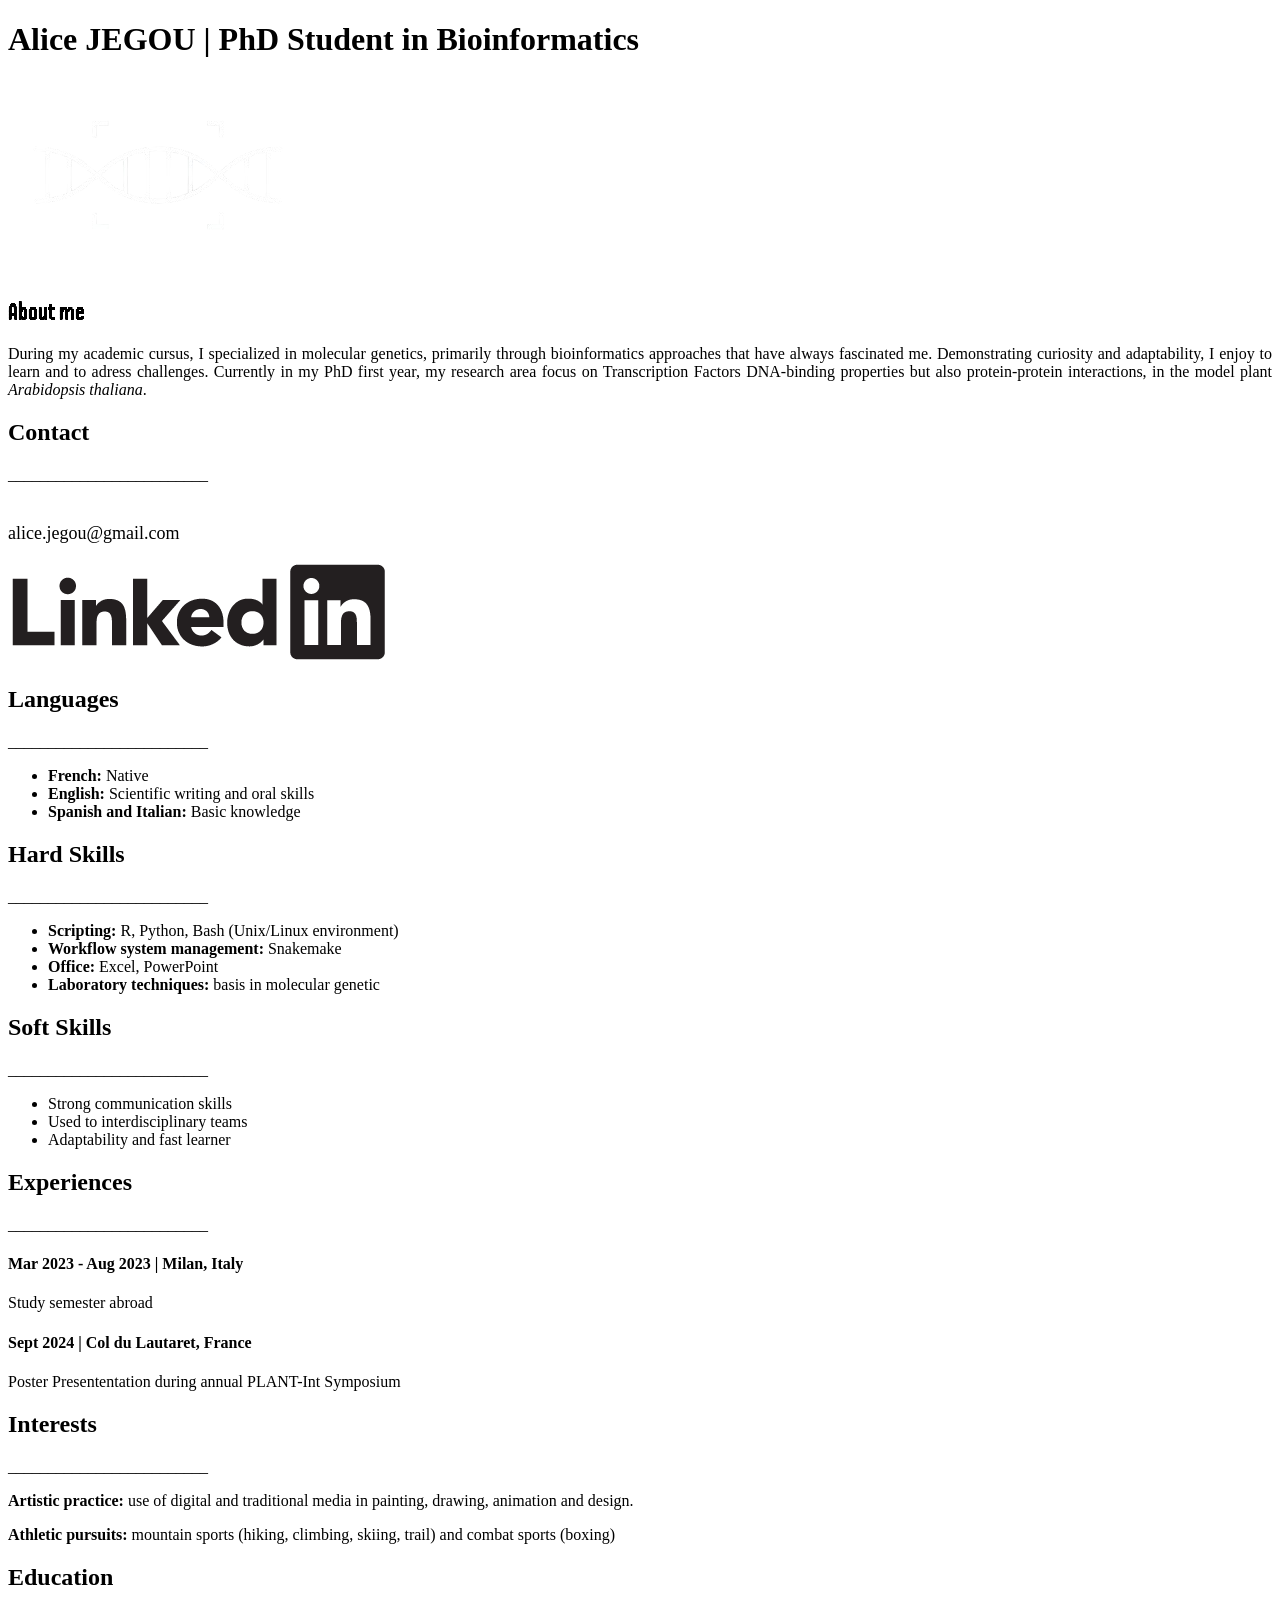
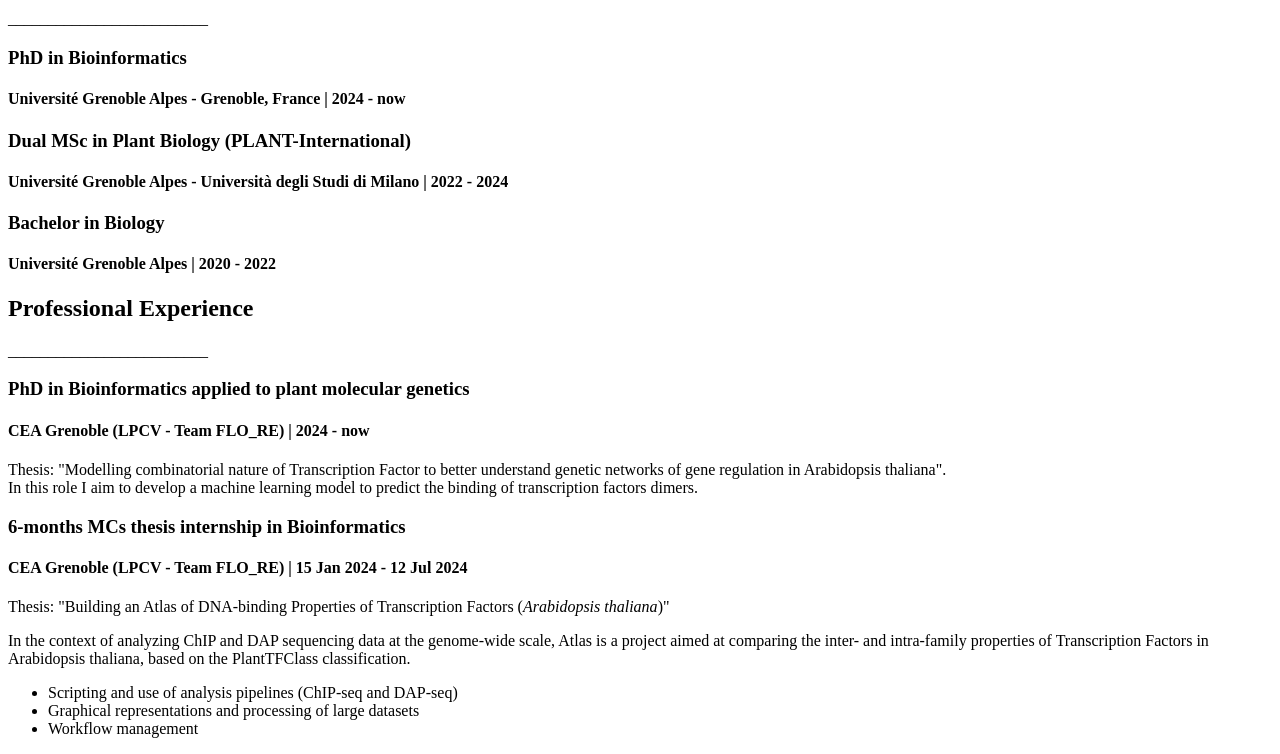
==== index.html @ 13ba3b44 "Adding initial files" ====
<!DOCTYPE html>
<html lang="en">
<head>
    <meta charset="UTF-8">
    <meta name="viewport" content="width=device-width, initial-scale=1.0">
    <title>Alice JEGOU Resume</title>
    <link rel="stylesheet" href="styles2.css">
    <link href="https://fonts.googleapis.com/css2?family=Handjet:wght@100..900&display=swap" rel="stylesheet">
    <link href="https://fonts.googleapis.com/css2?family=Lato:ital,wght@0,100;0,300;0,400;0,700;0,900;1,100;1,300;1,400;1,700;1,900&display=swap" rel="stylesheet">
</head>

<body>

    <header>
        <h1>Alice JEGOU | PhD Student in Bioinformatics</h1>
        <img src="images/dna-strand-focus-removebg-preview.png" alt="DNA icon" id="dna-icon">

        <section class="second-header">
            <div id="brief-description">
                <h2 style="font-family: 'Handjet', sans-serif;">About me</h2>
                <p align=justify style="margin-top: 5px;">During my academic cursus, I specialized in molecular genetics, primarily through bioinformatics approaches
                    that have always fascinated me. Demonstrating curiosity and adaptability, I enjoy to learn and to adress challenges. Currently in my PhD first year, my research area focus on Transcription Factors DNA-binding properties but also protein-protein interactions, in the model plant <i>Arabidopsis thaliana</i>.</p>
            </div>
        </section>
    </header>

    <section class="container">
        <div class="column" id="column-left">
            <h2>Contact</h2>
            <p class="separator">_________________________</p>
            <p style="font-size: 18px;"><br>alice.jegou@gmail.com</p>
            <a href="https://www.linkedin.com/in/alice-jegou-9a885a200/" target="_blank">
                <img src="images/linkedin-logo.png" alt="LinkedIn Logo" class="linkedin-logo">
            </a>

            <h2>Languages</h2>
            <p class="separator">_________________________</p>
            <ul>
                <li><b>French:</b> Native</li>
                <li><b>English:</b> Scientific writing and oral skills</li>
                <li><b>Spanish and Italian:</b> Basic knowledge</li>
            </ul>
            <h2>Hard Skills</h2>
            <p class="separator">_________________________</p>
            <ul>
                <li><b>Scripting:</b> R, Python, Bash (Unix/Linux environment)</li>
                <li><b>Workflow system management:</b> Snakemake</li>
                <li><b>Office:</b> Excel, PowerPoint</li>
                <li><b>Laboratory techniques:</b> basis in molecular genetic</li>
            </ul>
            <h2>Soft Skills</h2>
            <p class="separator">_________________________</p>
            <ul>
                <li>Strong communication skills</li>
                <li>Used to interdisciplinary teams</li>
                <li>Adaptability and fast learner</li>
            </ul>
            <h2>Experiences</h2>
            <p class="separator">_________________________</p>
            <div class="experience-item">
                <h4 class="h4"> Mar 2023 - Aug 2023 | Milan, Italy</h4>
                <p>Study semester abroad</p>
            </div>
            <div class="experience-item">
                <h4 class="h4">Sept 2024 | Col du Lautaret, France</h4>
                <p>Poster Presententation during annual PLANT-Int Symposium</p>   
            </div>
            
            <h2>Interests</h2>
            <p class="separator">_________________________</p>
            <p class="interest-item"><b>Artistic practice: </b>use of digital and traditional media in painting, drawing, animation and design.</p>
            <p class="interest-item"><b>Athletic pursuits:</b> mountain sports (hiking, climbing, skiing, trail) and combat sports (boxing)</p>      
        </div>

        <div class="column" id="column-right">
             <h2>Education</h2>
             <p class="separator">_________________________</p>
             <div class="education-item">
                <h3>PhD in Bioinformatics</h3>
                <h4 class="h4">Université Grenoble Alpes - Grenoble, France | 2024 - now</h4>
            </div>
            <div class="education-item">
                <h3>Dual MSc in Plant Biology (PLANT-International)</h3>
                <h4 class="h4">Université Grenoble Alpes - Università degli Studi di Milano | 2022 - 2024</h4>
            </div>
            <div class="education-item">
                <h3>Bachelor in Biology</h3>
                <h4 class="h4">Université Grenoble Alpes | 2020 - 2022</h4>
            </div>
            <h2>Professional Experience</h2>
            <p class="separator">_________________________</p>
            <div class="job">
                <h3>PhD in Bioinformatics applied to plant molecular genetics</h3>
                <h4 class="h4">CEA Grenoble (LPCV - Team FLO_RE) | 2024 - now</h4>
                <p>Thesis: "Modelling  combinatorial nature of Transcription Factor to better understand genetic networks of gene regulation in Arabidopsis thaliana".<br>
                In this role I aim to develop a machine learning model to predict the binding of transcription factors dimers.</p>
            </div>

            <div class="job">
                <h3>6-months MCs thesis internship in Bioinformatics</h3>
                <h4 class="h4">CEA Grenoble (LPCV - Team FLO_RE) | 15 Jan 2024 - 12 Jul 2024</h4>
                <p>Thesis: "Building an Atlas of DNA-binding Properties of Transcription Factors (<i>Arabidopsis thaliana</i>)"</p>
                <p>In the context of analyzing ChIP and DAP sequencing data at the genome-wide scale, Atlas is a project aimed at comparing the inter- and intra-family properties of Transcription Factors in Arabidopsis thaliana, based on the PlantTFClass classification.</p>
                <ul>
                    <li>Scripting and use of analysis pipelines (ChIP-seq and DAP-seq)</li>
                    <li>Graphical representations and processing of large datasets</li>
                    <li>Workflow management</li>
                </ul>
        </div>
    </section>

</body>
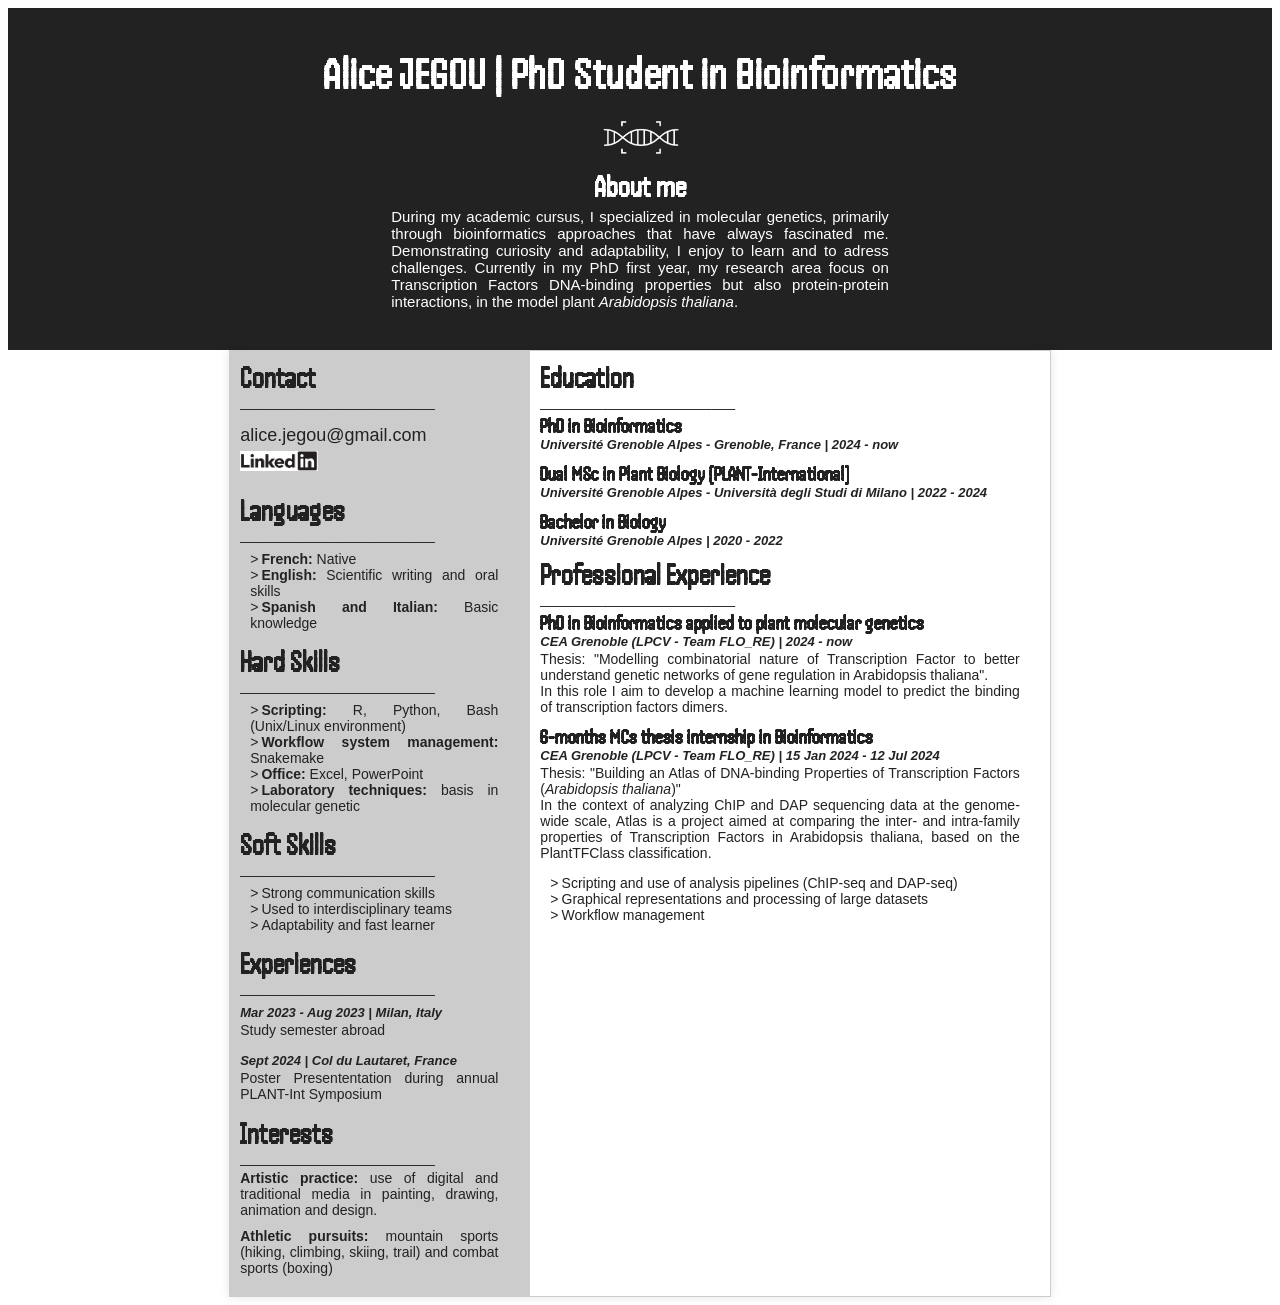
==== commit b313c573: "Getting right style sheet into index file" ====
--- a/index.html
+++ b/index.html
@@ -4,7 +4,7 @@
     <meta charset="UTF-8">
     <meta name="viewport" content="width=device-width, initial-scale=1.0">
     <title>Alice JEGOU Resume</title>
-    <link rel="stylesheet" href="styles2.css">
+    <link rel="stylesheet" href="styles.css">
     <link href="https://fonts.googleapis.com/css2?family=Handjet:wght@100..900&display=swap" rel="stylesheet">
     <link href="https://fonts.googleapis.com/css2?family=Lato:ital,wght@0,100;0,300;0,400;0,700;0,900;1,100;1,300;1,400;1,700;1,900&display=swap" rel="stylesheet">
 </head>
--- a/styles.css
+++ b/styles.css
@@ -0,0 +1,139 @@
+body {
+    font-family: "Lato", sans-serif;
+    font-size: 14px;
+    text-align: justify;
+    color: rgb(34, 34, 34);
+}
+
+h1 {
+    font-family: "Handjet", sans-serif;
+    font-size: 45px;
+    margin-bottom: 10px;
+}
+
+h2 {
+    font-family: "Handjet", sans-serif;
+    font-size: 30px;
+    margin: 0 auto;
+    margin-bottom: 0px;
+}
+
+h3 {
+    font-family: "Handjet", sans-serif;
+    font-size: 20px;
+    margin: 0 auto;
+}
+
+.h4 {
+    font-family: "Lato", sans-serif;
+    font-style: italic;
+    font-size: 13px;
+    margin: 0 auto;
+    margin-bottom: 2px;
+}
+
+p {
+    margin: 0 auto;
+}
+
+.separator {
+    margin: 0 auto;
+    margin-top: 0;
+    height: 10px;
+    color: rgb(34, 34, 34);
+}
+
+ul {
+    list-style-type: none;
+    padding-left: 10px;
+}
+
+ul li::before {
+    content: ">";
+    margin-right: 3px; 
+}
+
+header {
+    background-color: rgb(34, 34, 34);
+    text-align: center;
+    align-items: center;
+    padding: 10px;
+    color: white;
+}
+
+#dna-icon {
+    width: 7%;
+    height: 7%;
+}
+
+.second-header {
+    display: flex;
+    justify-content: space-between; 
+    align-items: center;
+    width: 40%; 
+    margin: 0 auto;
+    background-color: rgb(34, 34, 34);
+    color:white;
+    margin-bottom: 30px;
+}
+
+.column {
+    flex: 1;
+    padding: 10px;
+}
+
+#brief-description {
+    text-align: center;
+    font-size: 15px;
+}
+
+.container {
+    display: flex;
+    justify-content: space-between;
+    width: 65%;
+    margin: 0 auto;
+    box-shadow: 0 0 10px rgba(0, 0, 0, 0.1);
+}
+
+#column-left {
+    flex-basis: 35%; 
+    padding: 10px;
+    border: 1px solid #ccc;
+    background-color: #ccc;
+    padding-right: 30px;
+}
+
+#column-right {
+    flex-basis: 65%; 
+    padding: 10px;
+    border: 1px solid #ccc;
+    padding-right: 30px;
+}
+
+.linkedin-logo {
+    max-width: 30%;
+    max-height: 60%;
+    margin-top: 5px ;
+    margin-bottom: 20px;
+}
+
+.experience-item {
+    margin-top: 15px;
+    margin-bottom: 15px;
+
+}
+
+.education-item {
+    margin-top: 10px;
+    margin-bottom: 10px;
+}
+
+.interest-item {
+    margin-top: 10px;
+    margin-bottom: 10px;
+}
+
+.job {
+    margin-top: 10px;
+    margin-bottom: 10px;
+}
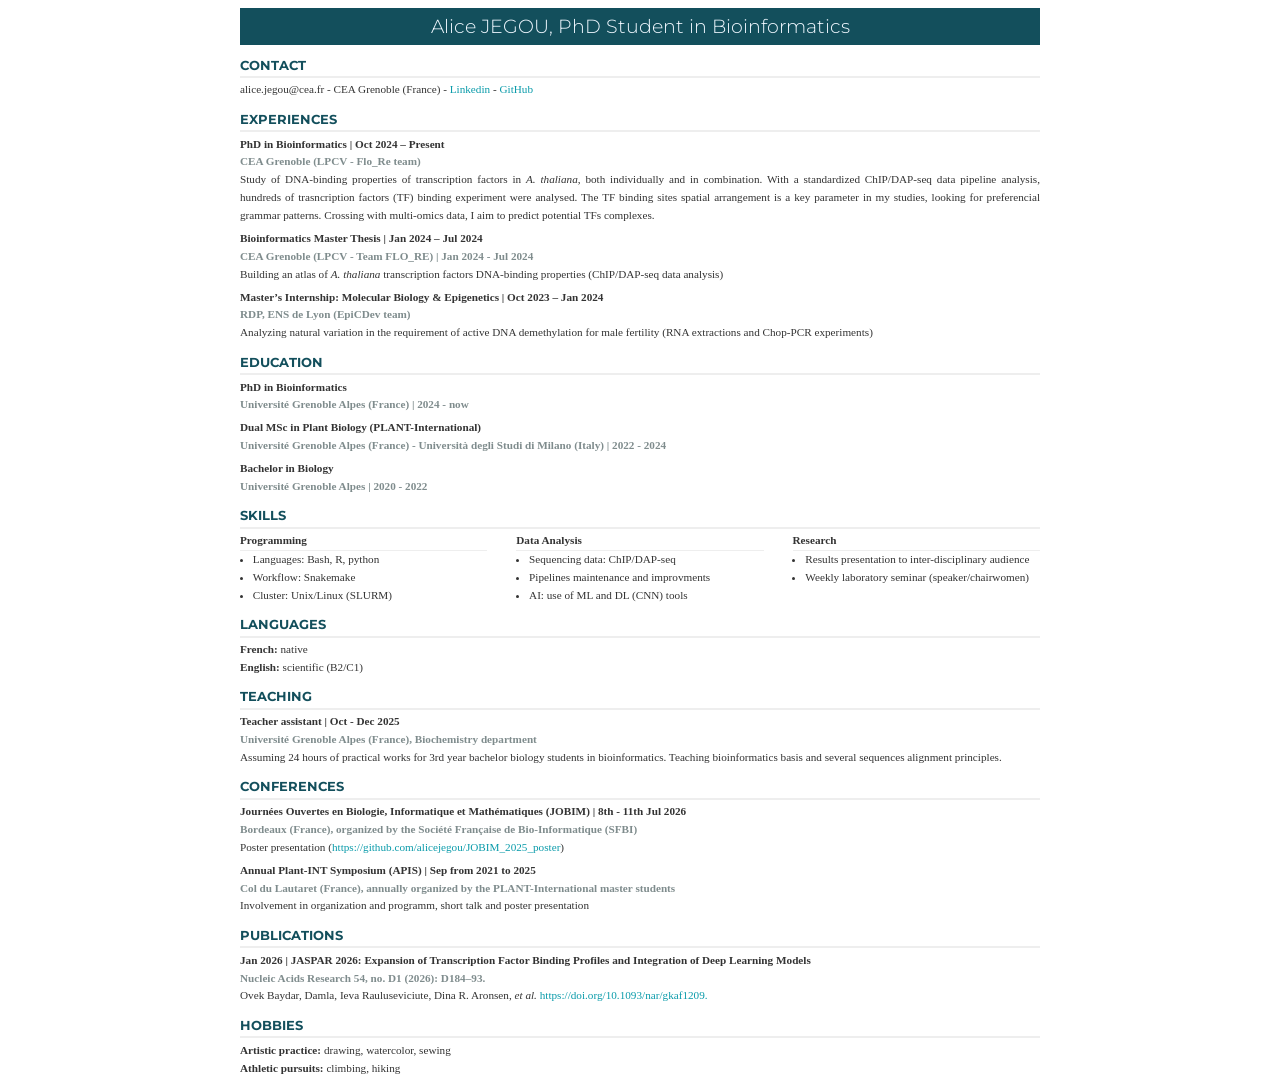
==== commit 253ff576: "2026 updates Updated the resume title and added new sections for skills, experiences, education, lan" ====
--- a/index.html
+++ b/index.html
@@ -3,110 +3,223 @@
 <head>
     <meta charset="UTF-8">
     <meta name="viewport" content="width=device-width, initial-scale=1.0">
-    <title>Alice JEGOU Resume</title>
-    <link rel="stylesheet" href="styles.css">
-    <link href="https://fonts.googleapis.com/css2?family=Handjet:wght@100..900&display=swap" rel="stylesheet">
-    <link href="https://fonts.googleapis.com/css2?family=Lato:ital,wght@0,100;0,300;0,400;0,700;0,900;1,100;1,300;1,400;1,700;1,900&display=swap" rel="stylesheet">
+    <title>Alice JEGOU_Resume_2026</title>
+    <link href="https://fonts.googleapis.com/css2?family=Montserrat:wght@300;400;500&family=Jost:wght@400;500&display=swap" rel="stylesheet">
+    <style>
+        body {
+            font-family: 'Calibri';
+            line-height: 1.6;
+            color: #333;
+            max-width: 50rem;
+            margin: 0 auto;
+            padding: 0.5rem;
+        }
+        header {
+            text-align: center;
+            background-color: #134F5C;
+            color: aliceblue;
+            padding: 0.2rem;
+            font-size: 0.9rem;
+        }
+        h1 {
+            font-family: 'Montserrat', sans-serif;
+            font-weight: 300; 
+            font-size: 1.2rem;
+            margin: 0rem;
+        }
+        h2 {
+            font-family: 'Montserrat', sans-serif;
+            font-size: 0.8rem;
+            color: #134F5C;
+            border-bottom: 2px solid #eee;
+            margin-bottom: 0.2rem;
+        }
+        h3 {
+            font-family: 'Calibri';
+            font-size: 0.7rem;
+            margin: 0rem;
+        }
+        h4 {
+            font-family: 'Calibri';
+            color: #7f8c8d;
+            font-size: 0.7rem;
+            margin: 0rem;
+        }
+
+        p {
+            margin: 0rem;
+            font-size: 0.7rem;
+            text-align: justify;
+        } 
+
+        a {
+            color: #0A9BAA; 
+            text-decoration: none; 
+        }
+
+        a:hover {
+            color: #0A9BAA; 
+            text-decoration: underline;
+        }
+
+        a:visited {
+            color: #0A9BAA; 
+        }
+        .experience-item, .education-item {
+            margin-bottom: 0.3rem;
+        }
+
+        .skills-container {
+            display: flex;
+            flex-wrap: wrap; 
+            gap: 1.8rem; 
+            justify-content: space-between; 
+        }
+
+        .skill-column {
+            flex: 1; 
+            min-width: 12rem; 
+            max-width: 33%; 
+            box-sizing: border-box; 
+        }
+
+        .skill-column h3 {
+            font-family: 'Calibri';
+            font-size: 0.7rem;
+            border-bottom: 1px solid #eee;
+        }
+
+        .skill-column ul {
+            margin: 0;
+            padding-left: 0.8rem;
+        }
+
+        .skill-column li {
+            font-size: 0.7rem;
+        }
+    </style>
 </head>
 
 <body>
-
     <header>
-        <h1>Alice JEGOU | PhD Student in Bioinformatics</h1>
-        <img src="images/dna-strand-focus-removebg-preview.png" alt="DNA icon" id="dna-icon">
-
-        <section class="second-header">
-            <div id="brief-description">
-                <h2 style="font-family: 'Handjet', sans-serif;">About me</h2>
-                <p align=justify style="margin-top: 5px;">During my academic cursus, I specialized in molecular genetics, primarily through bioinformatics approaches
-                    that have always fascinated me. Demonstrating curiosity and adaptability, I enjoy to learn and to adress challenges. Currently in my PhD first year, my research area focus on Transcription Factors DNA-binding properties but also protein-protein interactions, in the model plant <i>Arabidopsis thaliana</i>.</p>
+        <h1>Alice JEGOU, PhD Student in Bioinformatics</h1>
+    </header>
+
+    <section>
+        <h2>CONTACT</h2>
+        <p>alice.jegou@cea.fr - CEA Grenoble (France) - <a href="https://www.linkedin.com/in/alice-jegou-9a885a200/" target="_blank">  Linkedin </a> - <a href="https://github.com/alicejegou" target="_blank"> GitHub </a> </p>
+    </section>
+
+    <section>
+        <h2>EXPERIENCES</h2>
+        <div class="experience-item">
+            <h3>PhD in Bioinformatics | Oct 2024 – Present</h3>
+            <h4>CEA Grenoble (LPCV - Flo_Re team)</h4>
+            <p>Study of DNA-binding properties of transcription factors in <i>A. thaliana</i>, both individually and in combination. With a standardized ChIP/DAP-seq data pipeline analysis, hundreds of trasncription factors (TF) binding experiment were analysed. The TF binding sites spatial arrangement is a key parameter in my studies, looking for preferencial grammar patterns. Crossing with multi-omics data, I aim to predict potential TFs complexes.</p>
+        </div>
+        <div class="experience-item">
+            <h3>Bioinformatics Master Thesis | Jan 2024 – Jul 2024</h3>
+            <h4>CEA Grenoble (LPCV - Team FLO_RE) | Jan 2024 - Jul 2024</h4>
+            <p> Building an atlas of <i>A. thaliana</i> transcription factors DNA-binding properties (ChIP/DAP-seq data analysis)</p>
+        </div>
+        <div class="experience-item">
+            <h3>Master’s Internship: Molecular Biology & Epigenetics | Oct 2023 – Jan 2024</h3>
+            <h4>RDP, ENS de Lyon (EpiCDev team)</h4>
+            <p> Analyzing natural variation in the requirement of active DNA demethylation for male fertility (RNA extractions and Chop-PCR experiments)</p>
+        </div>
+    </section>
+
+    <section>
+        <h2>EDUCATION</h2>
+        <div class="education-item">
+            <h3>PhD in Bioinformatics</h3>
+            <h4>Université Grenoble Alpes (France) | 2024 - now</h4>
+        </div>
+        <div class="education-item">
+            <h3>Dual MSc in Plant Biology (PLANT-International)</h3>
+            <h4>Université Grenoble Alpes (France) - Università degli Studi di Milano (Italy) | 2022 - 2024</h4>
+        </div>
+        <div class="education-item">
+            <h3>Bachelor in Biology</h3>
+            <h4>Université Grenoble Alpes | 2020 - 2022</h4>
+        </div>
+    </section>
+
+    <section>
+        <h2>SKILLS</h2>
+        <div class="skills-container">
+            <!-- Colonne 1 : Programming -->
+            <div class="skill-column">
+                <h3 style="margin-bottom: 0px;">Programming</h3>
+                <ul>
+                    <li>Languages: Bash, R, python</li>
+                    <li>Workflow: Snakemake</li>
+                    <li>Cluster: Unix/Linux (SLURM)</li>
+                </ul>
             </div>
-        </section>
-    </header>
-
-    <section class="container">
-        <div class="column" id="column-left">
-            <h2>Contact</h2>
-            <p class="separator">_________________________</p>
-            <p style="font-size: 18px;"><br>alice.jegou@gmail.com</p>
-            <a href="https://www.linkedin.com/in/alice-jegou-9a885a200/" target="_blank">
-                <img src="images/linkedin-logo.png" alt="LinkedIn Logo" class="linkedin-logo">
-            </a>
-
-            <h2>Languages</h2>
-            <p class="separator">_________________________</p>
-            <ul>
-                <li><b>French:</b> Native</li>
-                <li><b>English:</b> Scientific writing and oral skills</li>
-                <li><b>Spanish and Italian:</b> Basic knowledge</li>
-            </ul>
-            <h2>Hard Skills</h2>
-            <p class="separator">_________________________</p>
-            <ul>
-                <li><b>Scripting:</b> R, Python, Bash (Unix/Linux environment)</li>
-                <li><b>Workflow system management:</b> Snakemake</li>
-                <li><b>Office:</b> Excel, PowerPoint</li>
-                <li><b>Laboratory techniques:</b> basis in molecular genetic</li>
-            </ul>
-            <h2>Soft Skills</h2>
-            <p class="separator">_________________________</p>
-            <ul>
-                <li>Strong communication skills</li>
-                <li>Used to interdisciplinary teams</li>
-                <li>Adaptability and fast learner</li>
-            </ul>
-            <h2>Experiences</h2>
-            <p class="separator">_________________________</p>
-            <div class="experience-item">
-                <h4 class="h4"> Mar 2023 - Aug 2023 | Milan, Italy</h4>
-                <p>Study semester abroad</p>
+    
+            <!-- Colonne 2 : Workflow & Office -->
+            <div class="skill-column">
+                <h3 style="margin-bottom: 0px;">Data Analysis</h3>
+                <ul>
+                    <li>Sequencing data: ChIP/DAP-seq</li>
+                    <li>Pipelines maintenance and improvments</li>
+                    <li>AI: use of ML and DL (CNN) tools</li>
+                </ul>
             </div>
-            <div class="experience-item">
-                <h4 class="h4">Sept 2024 | Col du Lautaret, France</h4>
-                <p>Poster Presententation during annual PLANT-Int Symposium</p>   
+    
+            <!-- Colonne 3 : Lab Techniques & Soft Skills -->
+            <div class="skill-column">
+                <h3 style="margin-bottom: 0px;">Research</h3>
+                <ul>
+                    <li>Results presentation to inter-disciplinary audience</li>
+                    <li>Weekly laboratory seminar (speaker/chairwomen)</li>
+                </ul>
             </div>
-            
-            <h2>Interests</h2>
-            <p class="separator">_________________________</p>
-            <p class="interest-item"><b>Artistic practice: </b>use of digital and traditional media in painting, drawing, animation and design.</p>
-            <p class="interest-item"><b>Athletic pursuits:</b> mountain sports (hiking, climbing, skiing, trail) and combat sports (boxing)</p>      
-        </div>
-
-        <div class="column" id="column-right">
-             <h2>Education</h2>
-             <p class="separator">_________________________</p>
-             <div class="education-item">
-                <h3>PhD in Bioinformatics</h3>
-                <h4 class="h4">Université Grenoble Alpes - Grenoble, France | 2024 - now</h4>
-            </div>
-            <div class="education-item">
-                <h3>Dual MSc in Plant Biology (PLANT-International)</h3>
-                <h4 class="h4">Université Grenoble Alpes - Università degli Studi di Milano | 2022 - 2024</h4>
-            </div>
-            <div class="education-item">
-                <h3>Bachelor in Biology</h3>
-                <h4 class="h4">Université Grenoble Alpes | 2020 - 2022</h4>
-            </div>
-            <h2>Professional Experience</h2>
-            <p class="separator">_________________________</p>
-            <div class="job">
-                <h3>PhD in Bioinformatics applied to plant molecular genetics</h3>
-                <h4 class="h4">CEA Grenoble (LPCV - Team FLO_RE) | 2024 - now</h4>
-                <p>Thesis: "Modelling  combinatorial nature of Transcription Factor to better understand genetic networks of gene regulation in Arabidopsis thaliana".<br>
-                In this role I aim to develop a machine learning model to predict the binding of transcription factors dimers.</p>
-            </div>
-
-            <div class="job">
-                <h3>6-months MCs thesis internship in Bioinformatics</h3>
-                <h4 class="h4">CEA Grenoble (LPCV - Team FLO_RE) | 15 Jan 2024 - 12 Jul 2024</h4>
-                <p>Thesis: "Building an Atlas of DNA-binding Properties of Transcription Factors (<i>Arabidopsis thaliana</i>)"</p>
-                <p>In the context of analyzing ChIP and DAP sequencing data at the genome-wide scale, Atlas is a project aimed at comparing the inter- and intra-family properties of Transcription Factors in Arabidopsis thaliana, based on the PlantTFClass classification.</p>
-                <ul>
-                    <li>Scripting and use of analysis pipelines (ChIP-seq and DAP-seq)</li>
-                    <li>Graphical representations and processing of large datasets</li>
-                    <li>Workflow management</li>
-                </ul>
-        </div>
-    </section>
-
-</body>+        </div>
+    </section>
+
+    <section>
+        <h2>LANGUAGES</h2>
+        <p><b>French:</b> native</p>
+        <p><b>English:</b> scientific (B2/C1)</p>
+    </section>
+
+    <section>
+        <h2>TEACHING</h2>
+        <h3>Teacher assistant | Oct - Dec 2025</h3>
+        <h4>Université Grenoble Alpes (France), Biochemistry department </h4>
+        <p>Assuming 24 hours of practical works for 3rd year bachelor biology students in bioinformatics. Teaching bioinformatics basis and several sequences alignment principles.</p>
+    </section>
+
+
+    <section>
+        <h2>CONFERENCES</h2>
+        <div class="education-item">
+            <h3>Journées Ouvertes en Biologie, Informatique et Mathématiques (JOBIM) | 8th - 11th Jul 2026</h3>
+            <h4>Bordeaux (France), organized by the Société Française de Bio-Informatique (SFBI)</h4>
+            <p>Poster presentation (<a href="https://github.com/alicejegou/JOBIM_2025_poster/blob/main/poster_JOBIM2025_git.pdf" target="_blank">https://github.com/alicejegou/JOBIM_2025_poster</a>) </p>
+        </div>
+        <div class="education-item">
+            <h3>Annual Plant-INT Symposium (APIS) | Sep from 2021 to 2025</h3>
+            <h4>Col du Lautaret (France), annually organized by the PLANT-International master students</h4>
+            <p>Involvement in organization and programm, short talk and poster presentation</p>
+        </div>
+    </section>
+
+    <section>
+        <h2>PUBLICATIONS</h2>
+        <div class="education-item">
+            <h3>Jan 2026 | JASPAR 2026: Expansion of Transcription Factor Binding Profiles and Integration of Deep Learning Models</h3>
+            <h4>Nucleic Acids Research 54, no. D1 (2026): D184–93. </h4>
+            <p>Ovek Baydar, Damla, Ieva Rauluseviciute, Dina R. Aronsen, <i>et al. </i> <a href="https://doi.org/10.1093/nar/gkaf1209" target="_blank"> https://doi.org/10.1093/nar/gkaf1209.</a></p>
+        </div>
+    </section>
+
+    <section>
+        <h2>HOBBIES</h2>
+        <p><b>Artistic practice:</b> drawing, watercolor, sewing </p>
+        <p><b>Athletic pursuits:</b> climbing, hiking</p>
+    </section>
+</body>
+</html>
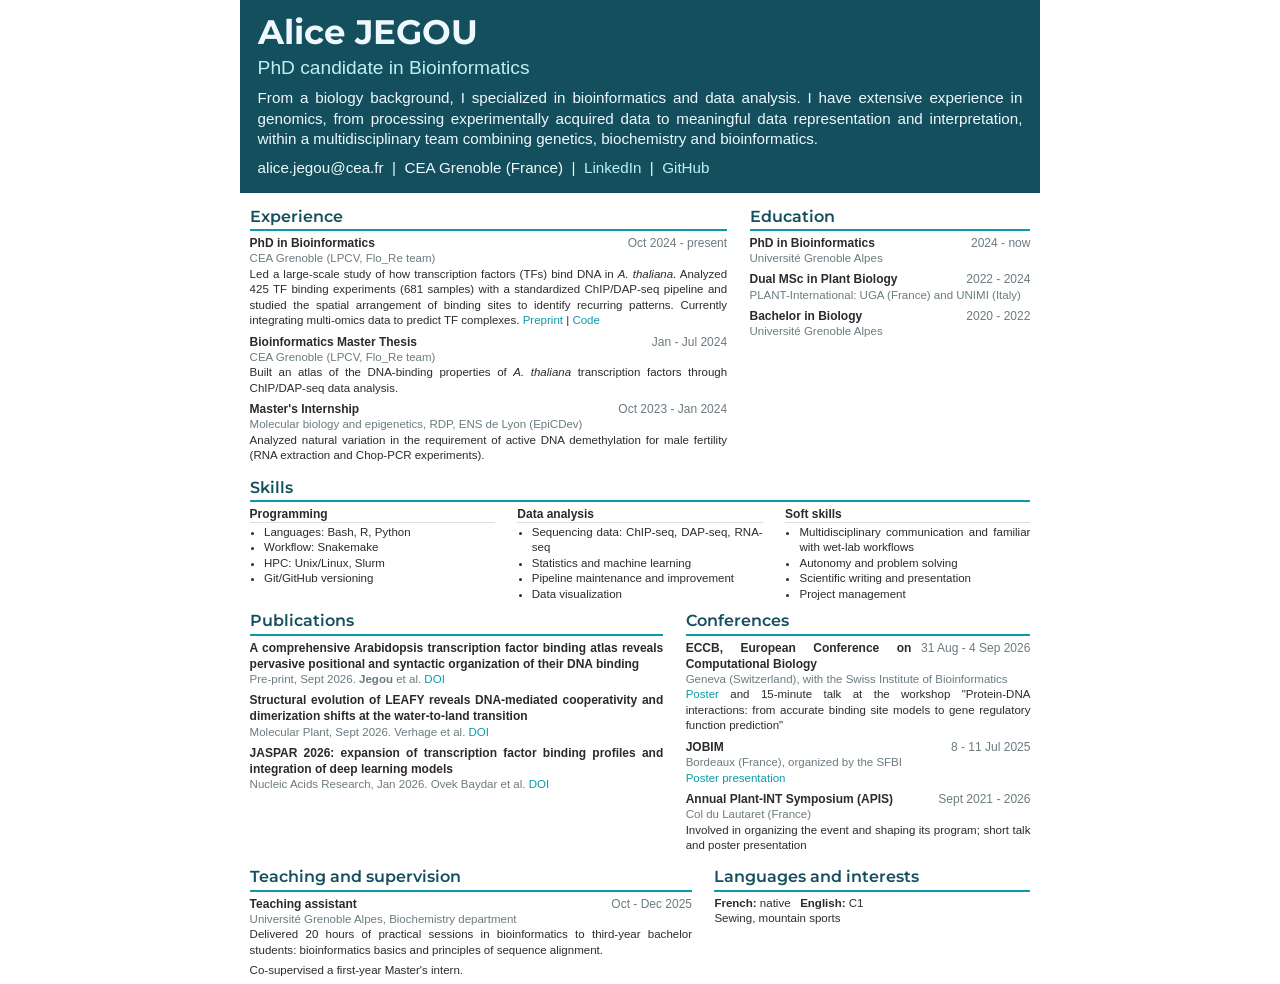
==== commit 85b028ba: "2026 september updates Revise resume layout and content in index.html" ====
--- a/index.html
+++ b/index.html
@@ -1,225 +1,263 @@
 <!DOCTYPE html>
 <html lang="en">
 <head>
-    <meta charset="UTF-8">
-    <meta name="viewport" content="width=device-width, initial-scale=1.0">
-    <title>Alice JEGOU_Resume_2026</title>
-    <link href="https://fonts.googleapis.com/css2?family=Montserrat:wght@300;400;500&family=Jost:wght@400;500&display=swap" rel="stylesheet">
-    <style>
-        body {
-            font-family: 'Calibri';
-            line-height: 1.6;
-            color: #333;
-            max-width: 50rem;
-            margin: 0 auto;
-            padding: 0.5rem;
-        }
-        header {
-            text-align: center;
-            background-color: #134F5C;
-            color: aliceblue;
-            padding: 0.2rem;
-            font-size: 0.9rem;
-        }
-        h1 {
-            font-family: 'Montserrat', sans-serif;
-            font-weight: 300; 
-            font-size: 1.2rem;
-            margin: 0rem;
-        }
-        h2 {
-            font-family: 'Montserrat', sans-serif;
-            font-size: 0.8rem;
-            color: #134F5C;
-            border-bottom: 2px solid #eee;
-            margin-bottom: 0.2rem;
-        }
-        h3 {
-            font-family: 'Calibri';
-            font-size: 0.7rem;
-            margin: 0rem;
-        }
-        h4 {
-            font-family: 'Calibri';
-            color: #7f8c8d;
-            font-size: 0.7rem;
-            margin: 0rem;
-        }
-
-        p {
-            margin: 0rem;
-            font-size: 0.7rem;
-            text-align: justify;
-        } 
-
-        a {
-            color: #0A9BAA; 
-            text-decoration: none; 
-        }
-
-        a:hover {
-            color: #0A9BAA; 
-            text-decoration: underline;
-        }
-
-        a:visited {
-            color: #0A9BAA; 
-        }
-        .experience-item, .education-item {
-            margin-bottom: 0.3rem;
-        }
-
-        .skills-container {
-            display: flex;
-            flex-wrap: wrap; 
-            gap: 1.8rem; 
-            justify-content: space-between; 
-        }
-
-        .skill-column {
-            flex: 1; 
-            min-width: 12rem; 
-            max-width: 33%; 
-            box-sizing: border-box; 
-        }
-
-        .skill-column h3 {
-            font-family: 'Calibri';
-            font-size: 0.7rem;
-            border-bottom: 1px solid #eee;
-        }
-
-        .skill-column ul {
-            margin: 0;
-            padding-left: 0.8rem;
-        }
-
-        .skill-column li {
-            font-size: 0.7rem;
-        }
-    </style>
+<meta charset="UTF-8">
+<meta name="viewport" content="width=device-width, initial-scale=1.0">
+<title>Alice_JEGOU_Resume_2026</title>
+<link href="https://fonts.googleapis.com/css2?family=Montserrat:wght@400;600;700&display=swap" rel="stylesheet">
+<style>
+  :root { --dark: #134F5C; --accent: #0A9BAA; --pale: #BFEFF3; --grey: #6b7b80; }
+  @page { size: A4; margin: 7mm; }
+  * { box-sizing: border-box; }
+  body {
+    font-family: Calibri, 'Segoe UI', Arial, sans-serif;
+    text-align: justify;
+    line-height: 1.35;
+    color: #2b2b2b;
+    max-width: 50rem;
+    margin: 0 auto;
+    -webkit-print-color-adjust: exact;
+    print-color-adjust: exact;
+  }
+  header { background: var(--dark); color: aliceblue; padding: 0.9rem 1.1rem; }
+  h1 {
+    font-family: 'Montserrat', sans-serif;
+    font-size: 2.1rem;
+    font-weight: 700;
+    line-height: 1.1;
+    margin: 0;
+  }
+  .role { font-size: 1.2rem; color: var(--pale); margin: 0.2rem 0 0.5rem; }
+  .pitch { font-size: 0.95rem; margin: 0 0 0.5rem; text-align: justify; }
+  .contact { font-size: 0.95rem; margin: 0; }
+  header a { color: var(--pale); }
+  main { padding: 0.3rem 0.6rem; }
+  h2 {
+    font-family: 'Montserrat', sans-serif;
+    font-size: 1rem;
+    font-weight: 600;
+    color: var(--dark);
+    border-bottom: 2px solid var(--accent);
+    margin: 0.5rem 0 0.25rem;
+    padding-bottom: 0.1rem;
+  }
+  h3 {
+    display: flex;
+    justify-content: space-between;
+    gap: 0.6rem;
+    font-size: 0.75rem;
+    margin: 0;
+  }
+  .date { font-weight: 400; color: var(--grey); white-space: nowrap; }
+  h4 { font-size: 0.72rem; font-weight: 400; color: var(--grey); margin: 0; }
+  p { font-size: 0.72rem; margin: 0; }
+  a { color: var(--accent); text-decoration: none; }
+  a:hover { text-decoration: underline; }
+  .item { margin-bottom: 0.3rem; }
+  .row { display: grid; gap: 0 1.4rem; }
+  .cols-a { grid-template-columns: 1.7fr 1fr; }
+  .cols-b { grid-template-columns: 1.2fr 1fr; }
+  .cols-c { grid-template-columns: 1.4fr 1fr; }
+  .skills { display: grid; grid-template-columns: repeat(3, 1fr); gap: 0 1.4rem; }
+  .skills h3 { border-bottom: 1px solid #ddd; margin-bottom: 0.1rem; }
+  ul { margin: 0; padding-left: 0.9rem; }
+  li { font-size: 0.72rem; }
+  @media (max-width: 40rem) {
+    .row, .skills { grid-template-columns: 1fr; }
+  }
+</style>
 </head>
 
 <body>
-    <header>
-        <h1>Alice JEGOU, PhD Student in Bioinformatics</h1>
-    </header>
-
-    <section>
-        <h2>CONTACT</h2>
-        <p>alice.jegou@cea.fr - CEA Grenoble (France) - <a href="https://www.linkedin.com/in/alice-jegou-9a885a200/" target="_blank">  Linkedin </a> - <a href="https://github.com/alicejegou" target="_blank"> GitHub </a> </p>
-    </section>
-
-    <section>
-        <h2>EXPERIENCES</h2>
-        <div class="experience-item">
-            <h3>PhD in Bioinformatics | Oct 2024 – Present</h3>
-            <h4>CEA Grenoble (LPCV - Flo_Re team)</h4>
-            <p>Study of DNA-binding properties of transcription factors in <i>A. thaliana</i>, both individually and in combination. With a standardized ChIP/DAP-seq data pipeline analysis, hundreds of trasncription factors (TF) binding experiment were analysed. The TF binding sites spatial arrangement is a key parameter in my studies, looking for preferencial grammar patterns. Crossing with multi-omics data, I aim to predict potential TFs complexes.</p>
-        </div>
-        <div class="experience-item">
-            <h3>Bioinformatics Master Thesis | Jan 2024 – Jul 2024</h3>
-            <h4>CEA Grenoble (LPCV - Team FLO_RE) | Jan 2024 - Jul 2024</h4>
-            <p> Building an atlas of <i>A. thaliana</i> transcription factors DNA-binding properties (ChIP/DAP-seq data analysis)</p>
-        </div>
-        <div class="experience-item">
-            <h3>Master’s Internship: Molecular Biology & Epigenetics | Oct 2023 – Jan 2024</h3>
-            <h4>RDP, ENS de Lyon (EpiCDev team)</h4>
-            <p> Analyzing natural variation in the requirement of active DNA demethylation for male fertility (RNA extractions and Chop-PCR experiments)</p>
-        </div>
-    </section>
-
-    <section>
-        <h2>EDUCATION</h2>
-        <div class="education-item">
-            <h3>PhD in Bioinformatics</h3>
-            <h4>Université Grenoble Alpes (France) | 2024 - now</h4>
-        </div>
-        <div class="education-item">
-            <h3>Dual MSc in Plant Biology (PLANT-International)</h3>
-            <h4>Université Grenoble Alpes (France) - Università degli Studi di Milano (Italy) | 2022 - 2024</h4>
-        </div>
-        <div class="education-item">
-            <h3>Bachelor in Biology</h3>
-            <h4>Université Grenoble Alpes | 2020 - 2022</h4>
-        </div>
-    </section>
-
-    <section>
-        <h2>SKILLS</h2>
-        <div class="skills-container">
-            <!-- Colonne 1 : Programming -->
-            <div class="skill-column">
-                <h3 style="margin-bottom: 0px;">Programming</h3>
-                <ul>
-                    <li>Languages: Bash, R, python</li>
-                    <li>Workflow: Snakemake</li>
-                    <li>Cluster: Unix/Linux (SLURM)</li>
-                </ul>
-            </div>
-    
-            <!-- Colonne 2 : Workflow & Office -->
-            <div class="skill-column">
-                <h3 style="margin-bottom: 0px;">Data Analysis</h3>
-                <ul>
-                    <li>Sequencing data: ChIP/DAP-seq</li>
-                    <li>Pipelines maintenance and improvments</li>
-                    <li>AI: use of ML and DL (CNN) tools</li>
-                </ul>
-            </div>
-    
-            <!-- Colonne 3 : Lab Techniques & Soft Skills -->
-            <div class="skill-column">
-                <h3 style="margin-bottom: 0px;">Research</h3>
-                <ul>
-                    <li>Results presentation to inter-disciplinary audience</li>
-                    <li>Weekly laboratory seminar (speaker/chairwomen)</li>
-                </ul>
-            </div>
-        </div>
-    </section>
-
-    <section>
-        <h2>LANGUAGES</h2>
-        <p><b>French:</b> native</p>
-        <p><b>English:</b> scientific (B2/C1)</p>
-    </section>
-
-    <section>
-        <h2>TEACHING</h2>
-        <h3>Teacher assistant | Oct - Dec 2025</h3>
-        <h4>Université Grenoble Alpes (France), Biochemistry department </h4>
-        <p>Assuming 24 hours of practical works for 3rd year bachelor biology students in bioinformatics. Teaching bioinformatics basis and several sequences alignment principles.</p>
-    </section>
-
-
-    <section>
-        <h2>CONFERENCES</h2>
-        <div class="education-item">
-            <h3>Journées Ouvertes en Biologie, Informatique et Mathématiques (JOBIM) | 8th - 11th Jul 2026</h3>
-            <h4>Bordeaux (France), organized by the Société Française de Bio-Informatique (SFBI)</h4>
-            <p>Poster presentation (<a href="https://github.com/alicejegou/JOBIM_2025_poster/blob/main/poster_JOBIM2025_git.pdf" target="_blank">https://github.com/alicejegou/JOBIM_2025_poster</a>) </p>
-        </div>
-        <div class="education-item">
-            <h3>Annual Plant-INT Symposium (APIS) | Sep from 2021 to 2025</h3>
-            <h4>Col du Lautaret (France), annually organized by the PLANT-International master students</h4>
-            <p>Involvement in organization and programm, short talk and poster presentation</p>
-        </div>
-    </section>
-
-    <section>
-        <h2>PUBLICATIONS</h2>
-        <div class="education-item">
-            <h3>Jan 2026 | JASPAR 2026: Expansion of Transcription Factor Binding Profiles and Integration of Deep Learning Models</h3>
-            <h4>Nucleic Acids Research 54, no. D1 (2026): D184–93. </h4>
-            <p>Ovek Baydar, Damla, Ieva Rauluseviciute, Dina R. Aronsen, <i>et al. </i> <a href="https://doi.org/10.1093/nar/gkaf1209" target="_blank"> https://doi.org/10.1093/nar/gkaf1209.</a></p>
-        </div>
-    </section>
-
-    <section>
-        <h2>HOBBIES</h2>
-        <p><b>Artistic practice:</b> drawing, watercolor, sewing </p>
-        <p><b>Athletic pursuits:</b> climbing, hiking</p>
-    </section>
+<header>
+  <h1>Alice JEGOU</h1>
+  <div class="role">PhD candidate in Bioinformatics</div>
+  <p class="pitch">
+    From a biology background, I specialized in bioinformatics and data
+    analysis. I have extensive experience in genomics, from processing
+    experimentally acquired data to meaningful data representation
+    and interpretation, within a multidisciplinary team combining genetics,
+    biochemistry and bioinformatics.
+  </p>
+  <p class="contact">
+    alice.jegou@cea.fr &nbsp;|&nbsp; CEA Grenoble (France) &nbsp;|&nbsp;
+    <a href="https://www.linkedin.com/in/alice-jegou-9a885a200/"
+       target="_blank">LinkedIn</a> &nbsp;|&nbsp;
+    <a href="https://github.com/alicejegou" target="_blank">GitHub</a>
+  </p>
+</header>
+
+<main>
+  <div class="row cols-a">
+    <section>
+      <h2>Experience</h2>
+      <div class="item">
+        <h3>PhD in Bioinformatics <span class="date">Oct 2024 - present</span></h3>
+        <h4>CEA Grenoble (LPCV, Flo_Re team)</h4>
+        <p>
+          Led a large-scale study of how transcription factors (TFs) bind DNA
+          in <i>A. thaliana</i>. Analyzed 425 TF binding experiments
+          (681 samples) with a standardized ChIP/DAP-seq pipeline and studied
+          the spatial arrangement of binding sites to identify recurring
+          patterns. Currently integrating multi-omics data to predict TF
+          complexes.
+          <a href="https://doi.org/10.64898/2026.09.23.753179"
+             target="_blank">Preprint</a> |
+          <a href="https://github.com/Bioinfo-LPCV-RDF/TF_genomic_analysis_v2"
+             target="_blank">Code</a>
+        </p>
+      </div>
+      <div class="item">
+        <h3>Bioinformatics Master Thesis <span class="date">Jan - Jul 2024</span></h3>
+        <h4>CEA Grenoble (LPCV, Flo_Re team)</h4>
+        <p>
+            Built an atlas of the DNA-binding properties of <i>A. thaliana</i>
+            transcription factors through ChIP/DAP-seq data analysis.
+        </p>
+      </div>
+      <div class="item">
+        <h3>Master's Internship <span class="date">Oct 2023 - Jan 2024</span></h3>
+        <h4>Molecular biology and epigenetics, RDP, ENS de Lyon (EpiCDev)</h4>
+        <p>
+            Analyzed natural variation in the requirement of active DNA
+            demethylation for male fertility (RNA extraction and Chop-PCR
+            experiments).
+          </p>
+      </div>
+    </section>
+
+    <section>
+      <h2>Education</h2>
+      <div class="item">
+        <h3>PhD in Bioinformatics <span class="date">2024 - now</span></h3>
+        <h4>Université Grenoble Alpes</h4>
+      </div>
+      <div class="item">
+        <h3>Dual MSc in Plant Biology <span class="date">2022 - 2024</span></h3>
+        <h4>PLANT-International: UGA (France) and UNIMI (Italy)</h4>
+      </div>
+      <div class="item">
+        <h3>Bachelor in Biology <span class="date">2020 - 2022</span></h3>
+        <h4>Université Grenoble Alpes</h4>
+      </div>
+    </section>
+  </div>
+
+  <section>
+    <h2>Skills</h2>
+    <div class="skills">
+      <div>
+        <h3>Programming</h3>
+        <ul>
+          <li>Languages: Bash, R, Python</li>
+          <li>Workflow: Snakemake</li>
+          <li>HPC: Unix/Linux, Slurm</li>
+          <li>Git/GitHub versioning</li>
+        </ul>
+      </div>
+      <div>
+        <h3>Data analysis</h3>
+        <ul>
+          <li>Sequencing data: ChIP-seq, DAP-seq, RNA-seq</li>
+          <li>Statistics and machine learning</li>
+          <li>Pipeline maintenance and improvement</li>
+          <li>Data visualization</li>
+        </ul>
+      </div>
+      <div>
+        <h3>Soft skills</h3>
+        <ul>
+          <li>Multidisciplinary communication and familiar with wet-lab workflows</li>
+          <li>Autonomy and problem solving</li>
+          <li>Scientific writing and presentation</li>
+          <li>Project management</li>
+        </ul>
+      </div>
+    </div>
+  </section>
+
+  <div class="row cols-b">
+    <section>
+      <h2>Publications</h2>
+      <div class="item">
+        <h3>A comprehensive Arabidopsis transcription factor binding atlas
+          reveals pervasive positional and syntactic organization of their
+          DNA binding</h3>
+        <h4>Pre-print, Sept 2026. <b>Jegou</b> et al.
+          <a href="https://doi.org/10.64898/2026.09.23.753179"
+             target="_blank">DOI</a></h4>
+      </div>
+      <div class="item">
+        <h3>Structural evolution of LEAFY reveals DNA-mediated cooperativity
+          and dimerization shifts at the water-to-land transition</h3>
+        <h4>Molecular Plant, Sept 2026. Verhage et al.
+          <a href="https://doi.org/10.1016/j.molp.2026.09.009"
+             target="_blank">DOI</a></h4>
+      </div>
+      <div class="item">
+        <h3>JASPAR 2026: expansion of transcription factor binding profiles
+          and integration of deep learning models</h3>
+        <h4>Nucleic Acids Research, Jan 2026. Ovek Baydar et al.
+          <a href="https://doi.org/10.1093/nar/gkaf1209"
+             target="_blank">DOI</a></h4>
+      </div>
+    </section>
+
+    <section>
+      <h2>Conferences</h2>
+      <div class="item">
+        <h3>ECCB, European Conference on Computational Biology
+          <span class="date">31 Aug - 4 Sep 2026</span></h3>
+        <h4>Geneva (Switzerland), with the Swiss Institute of
+          Bioinformatics</h4>
+        <p>
+          <a href="https://github.com/alicejegou/ECCB_2026_poster/blob/main/ECCB2026_Alice_JEGOU_poster.pdf"
+             target="_blank">Poster</a> and 15-minute talk at the workshop
+          "Protein-DNA interactions: from accurate binding site models to
+          gene regulatory function prediction"
+        </p>
+      </div>
+      <div class="item">
+        <h3>JOBIM <span class="date">8 - 11 Jul 2025</span></h3>
+        <h4>Bordeaux (France), organized by the SFBI</h4>
+        <p>
+          <a href="https://github.com/alicejegou/JOBIM_2025_poster/blob/main/poster_JOBIM2025_git.pdf"
+             target="_blank">Poster presentation</a>
+        </p>
+      </div>
+      <div class="item">
+        <h3>Annual Plant-INT Symposium (APIS)
+          <span class="date">Sept 2021 - 2026</span></h3>
+        <h4>Col du Lautaret (France)</h4>
+        <p>
+          Involved in organizing the event and shaping its program; short
+          talk and poster presentation
+        </p>
+      </div>
+    </section>
+  </div>
+
+  <div class="row cols-c">
+    <section>
+      <h2>Teaching and supervision</h2>
+      <div class="item">
+        <h3>Teaching assistant <span class="date">Oct - Dec 2025</span></h3>
+        <h4>Université Grenoble Alpes, Biochemistry department</h4>
+        <p>
+          Delivered 20 hours of practical sessions in bioinformatics to
+          third-year bachelor students: bioinformatics basics and principles
+          of sequence alignment.
+        </p>
+      </div>
+      <p>Co-supervised a first-year Master's intern.</p>
+    </section>
+
+    <section>
+      <h2>Languages and interests</h2>
+      <p><b>French:</b> native &nbsp; <b>English:</b> C1</p>
+      <p>Sewing, mountain sports</p>
+    </section>
+  </div>
+</main>
 </body>
 </html>
